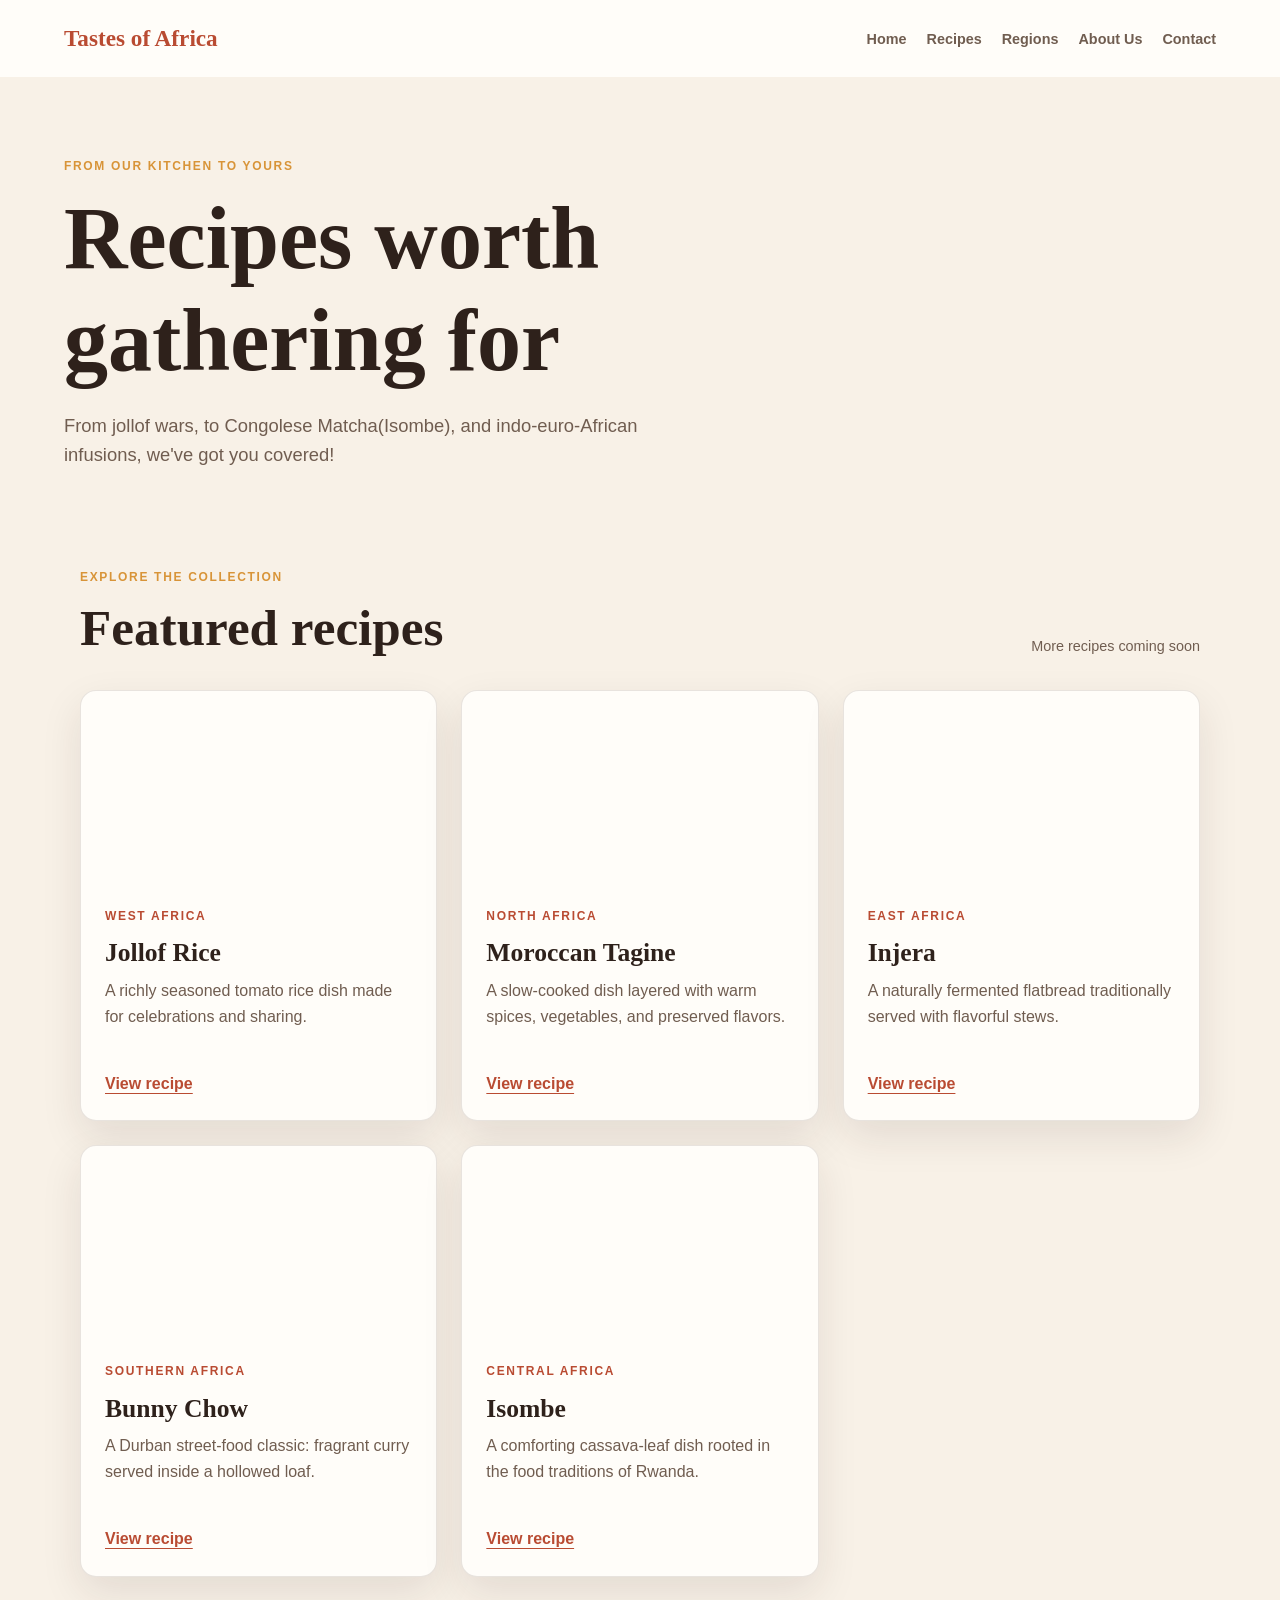
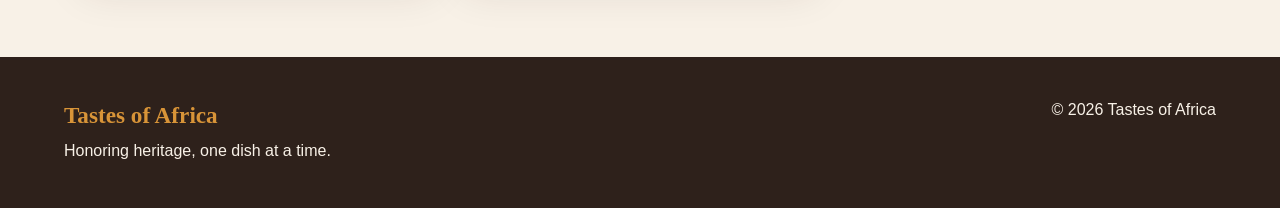
==== recipes.html @ f062a5fa "Recipe Lists" ====
<!DOCTYPE html>
<html lang="en">
<head>
  <meta charset="UTF-8">
  <meta name="viewport" content="width=device-width, initial-scale=1.0">
  <meta name="description" content="Explore recipes from across Africa, from Jollof Rice to Isombe.">
  <title>Tastes of Africa | Recipes</title>
  <link rel="stylesheet" href="styles.css">
  <script src="script.js" defer></script>
</head>
<body>
  <header class="site-header">
    <a class="brand" href="index.html">Tastes of Africa</a>
    <nav aria-label="Main navigation">
      <ul class="nav-list">
        <li><a href="index.html">Home</a></li>
        <li><a href="recipes.html" aria-current="page">Recipes</a></li>
        <li><a href="regions.html">Regions</a></li>
        <li><a href="about.html">About Us</a></li>
        <li><a href="contact.html">Contact</a></li>
      </ul>
    </nav>
  </header>

  <main>
    <section class="page-hero section-container" aria-labelledby="recipes-title">
      <p class="eyebrow">From our kitchen to yours</p>
      <h1 id="recipes-title">Recipes worth gathering for</h1>
      <p>
        From jollof wars, to Congolese Matcha(Isombe), and indo-euro-African infusions, we've got you covered!
      </p>
    </section>

    <section class="section-container recipe-listing" aria-labelledby="recipe-list-title">
      <div class="section-heading">
        <div>
          <p class="eyebrow">Explore the collection</p>
          <h2 id="recipe-list-title">Featured recipes</h2>
        </div>
        <p class="listing-note">More recipes coming soon</p>
      </div>

      <div class="recipe-grid">
        <article class="recipe-card" data-region="west-africa" data-recipe-id="jollof-rice">
          <div class="recipe-image recipe-image-jollof" role="img" aria-label="Jollof rice with vegetables"></div>
          <div class="recipe-card-content">
            <p class="card-label">West Africa</p>
            <h3>Jollof Rice</h3>
            <p>A richly seasoned tomato rice dish made for celebrations and sharing.</p>
            <a class="text-link" href="jollof-rice.html">View recipe</a>
          </div>
        </article>

        <article class="recipe-card" data-region="north-africa" data-recipe-id="moroccan-tagine">
          <div class="recipe-image recipe-image-tagine" role="img" aria-label="Moroccan tagine with vegetables"></div>
          <div class="recipe-card-content">
            <p class="card-label">North Africa</p>
            <h3>Moroccan Tagine</h3>
            <p>A slow-cooked dish layered with warm spices, vegetables, and preserved flavors.</p>
            <a class="text-link" href="moroccan-tagine.html">View recipe</a>
          </div>
        </article>

        <article class="recipe-card" data-region="east-africa" data-recipe-id="injera">
          <div class="recipe-image recipe-image-injera" role="img" aria-label="Injera served with Ethiopian stews"></div>
          <div class="recipe-card-content">
            <p class="card-label">East Africa</p>
            <h3>Injera</h3>
            <p>A naturally fermented flatbread traditionally served with flavorful stews.</p>
            <a class="text-link" href="injera.html">View recipe</a>
          </div>
        </article>

        <article class="recipe-card" data-region="southern-africa" data-recipe-id="bunny-chow">
          <div class="recipe-image recipe-image-bunny-chow" role="img" aria-label="A loaf of bread filled with curry"></div>
          <div class="recipe-card-content">
            <p class="card-label">Southern Africa</p>
            <h3>Bunny Chow</h3>
            <p>A Durban street-food classic: fragrant curry served inside a hollowed loaf.</p>
            <a class="text-link" href="bunny-chow.html">View recipe</a>
          </div>
        </article>

        <article class="recipe-card" data-region="central-africa" data-recipe-id="isombe">
          <div class="recipe-image recipe-image-isombe" role="img" aria-label="Isombe made with cassava leaves"></div>
          <div class="recipe-card-content">
            <p class="card-label">Central Africa</p>
            <h3>Isombe</h3>
            <p>A comforting cassava-leaf dish rooted in the food traditions of Rwanda.</p>
            <a class="text-link" href="isombe.html">View recipe</a>
          </div>
        </article>
      </div>
    </section>
  </main>

  <footer class="site-footer">
    <div>
      <p class="brand">Tastes of Africa</p>
      <p>Honoring heritage, one dish at a time.</p>
    </div>
    <p>&copy; <span id="current-year">2026</span> Tastes of Africa</p>
  </footer>
</body>
</html>
---- styles.css ----
:root {
  --color-ink: #2e211b;
  --color-muted: #705d50;
  --color-cream: #f8f1e7;
  --color-sand: #ead9c5;
  --color-terracotta: #b94b32;
  --color-gold: #d89438;
  --color-white: #fffdf9;
  --shadow-soft: 0 1rem 2.5rem rgba(46, 33, 27, 0.1);
  --font-heading: Georgia, "Times New Roman", serif;
  --font-body: Arial, Helvetica, sans-serif;
}

* {
  box-sizing: border-box;
}

body {
  margin: 0;
  color: var(--color-ink);
  background: var(--color-cream);
  font-family: var(--font-body);
  line-height: 1.6;
}

h1,
h2,
h3,
p {
  margin-top: 0;
}

h1,
h2,
h3 {
  line-height: 1.15;
  font-family: var(--font-heading);
}

h1 {
  max-width: 11ch;
  margin-bottom: 1.25rem;
  font-size: clamp(2.75rem, 7vw, 5.5rem);
}

h2 {
  margin-bottom: 1rem;
  font-size: clamp(2rem, 4vw, 3.25rem);
}

h3 {
  margin-bottom: 0.65rem;
  font-size: 1.6rem;
}

a {
  color: inherit;
}

.site-header {
  display: flex;
  align-items: center;
  justify-content: space-between;
  gap: 2rem;
  padding: 1.25rem 5vw;
  background: var(--color-white);
}

.brand {
  margin: 0;
  color: var(--color-terracotta);
  font-family: var(--font-heading);
  font-size: 1.45rem;
  font-weight: bold;
  text-decoration: none;
}

.nav-list {
  display: flex;
  flex-wrap: wrap;
  gap: 1.25rem;
  margin: 0;
  padding: 0;
  list-style: none;
}

.nav-list a {
  color: var(--color-muted);
  font-size: 0.9rem;
  font-weight: bold;
  text-decoration: none;
}

.nav-list a:hover,
.nav-list a:focus-visible,
.text-link:hover,
.text-link:focus-visible {
  color: var(--color-terracotta);
}

.hero {
  display: flex;
  align-items: center;
  min-height: 72vh;
  padding: 6rem 5vw;
  background:
    linear-gradient(90deg, rgba(46, 33, 27, 0.82), rgba(46, 33, 27, 0.18)),
    url("https://images.unsplash.com/photo-1512621776951-a57141f2eefd?auto=format&fit=crop&w=1800&q=85")
    center / cover;
  color: var(--color-white);
}

.hero-content {
  max-width: 42rem;
}

.hero-content > p:not(.eyebrow) {
  max-width: 34rem;
  margin-bottom: 2rem;
  font-size: 1.15rem;
}

.eyebrow,
.card-label {
  margin-bottom: 0.75rem;
  color: var(--color-gold);
  font-size: 0.75rem;
  font-weight: bold;
  letter-spacing: 0.14em;
  text-transform: uppercase;
}

.button {
  display: inline-block;
  padding: 0.85rem 1.25rem;
  border: 2px solid var(--color-terracotta);
  border-radius: 999px;
  background: var(--color-terracotta);
  color: var(--color-white);
  font-weight: bold;
  text-decoration: none;
}

.button:hover,
.button:focus-visible {
  background: #943b28;
  border-color: #943b28;
}

.button-secondary {
  background: transparent;
  color: var(--color-terracotta);
}

.button-secondary:hover,
.button-secondary:focus-visible {
  color: var(--color-white);
}

.section-container {
  width: min(1120px, 90%);
  margin: 0 auto;
  padding: 5rem 0;
}

.page-hero {
  max-width: 760px;
  margin-left: 5%;
  margin-right: auto;
  padding-bottom: 3rem;
}

.page-hero h1 {
  max-width: 13ch;
}

.page-hero > p:last-child {
  max-width: 38rem;
  color: var(--color-muted);
  font-size: 1.15rem;
}

.intro {
  max-width: 760px;
  text-align: center;
}

.intro .eyebrow,
.regions-banner .eyebrow {
  color: var(--color-terracotta);
}

.intro p:last-child,
.regions-banner > p {
  color: var(--color-muted);
  font-size: 1.1rem;
}

.section-heading {
  display: flex;
  align-items: end;
  justify-content: space-between;
  gap: 1rem;
  margin-bottom: 2rem;
}

.section-heading h2 {
  margin-bottom: 0;
}

.text-link {
  color: var(--color-terracotta);
  font-weight: bold;
  text-underline-offset: 0.25rem;
}

.dish-grid {
  display: grid;
  grid-template-columns: repeat(3, 1fr);
  gap: 1.5rem;
}

.dish-card {
  overflow: hidden;
  border-radius: 1rem;
  background: var(--color-white);
  box-shadow: var(--shadow-soft);
}

.dish-image {
  min-height: 13rem;
  background-position: center;
  background-size: cover;
}

.dish-image-jollof {
  background-image: url("https://images.unsplash.com/photo-1603133872878-684f208fb84b?auto=format&fit=crop&w=900&q=80");
}

.dish-image-tagine {
  background-image: url("https://images.unsplash.com/photo-1547592180-85f173990554?auto=format&fit=crop&w=900&q=80");
}

.dish-image-injera {
  background-image: url("https://images.unsplash.com/photo-1547592180-85f173990554?auto=format&fit=crop&w=900&q=80");
}

.dish-card-content {
  padding: 1.5rem;
}

.card-label {
  color: var(--color-terracotta);
}

.dish-card-content p:not(.card-label) {
  color: var(--color-muted);
}

.listing-note {
  margin-bottom: 0;
  color: var(--color-muted);
  font-size: 0.9rem;
}

.recipe-listing {
  padding-top: 2rem;
}

.recipe-grid {
  display: grid;
  grid-template-columns: repeat(3, 1fr);
  gap: 1.5rem;
}

.recipe-card {
  overflow: hidden;
  border: 1px solid rgba(112, 93, 80, 0.16);
  border-radius: 1rem;
  background: var(--color-white);
  box-shadow: var(--shadow-soft);
}

.recipe-image {
  min-height: 12rem;
  background-position: center;
  background-size: cover;
}

.recipe-image-jollof {
  background-image: url("https://images.unsplash.com/photo-1603133872878-684f208fb84b?auto=format&fit=crop&w=900&q=80");
}

.recipe-image-tagine {
  background-image: url("https://images.unsplash.com/photo-1547592180-85f173990554?auto=format&fit=crop&w=900&q=80");
}

.recipe-image-injera {
  background-image: url("https://images.unsplash.com/photo-1596040033229-a9821ebd058d?auto=format&fit=crop&w=900&q=80");
}

.recipe-image-bunny-chow {
  background-image: url("https://images.unsplash.com/photo-1601050690597-df0568f70950?auto=format&fit=crop&w=900&q=80");
}

.recipe-image-isombe {
  background-image: url("https://images.unsplash.com/photo-1512621776951-a57141f2eefd?auto=format&fit=crop&w=900&q=80");
}

.recipe-card-content {
  padding: 1.5rem;
}

.recipe-card-content p:not(.card-label) {
  min-height: 4.8rem;
  color: var(--color-muted);
}

.regions-banner {
  margin-bottom: 5rem;
  border-radius: 1rem;
  background: var(--color-sand);
}

.regions-banner > * {
  max-width: 42rem;
}

.site-footer {
  display: flex;
  justify-content: space-between;
  gap: 2rem;
  padding: 2.5rem 5vw;
  background: var(--color-ink);
  color: var(--color-cream);
}

.site-footer .brand {
  color: var(--color-gold);
}

.site-footer p {
  margin-bottom: 0.25rem;
}

@media (max-width: 760px) {
  .site-header,
  .site-footer {
    align-items: flex-start;
    flex-direction: column;
  }

  .nav-list {
    gap: 0.75rem 1rem;
  }

  .hero {
    min-height: 65vh;
  }

  .section-heading {
    align-items: flex-start;
    flex-direction: column;
  }

  .dish-grid {
    grid-template-columns: 1fr;
  }

  .recipe-grid {
    grid-template-columns: 1fr;
  }
}
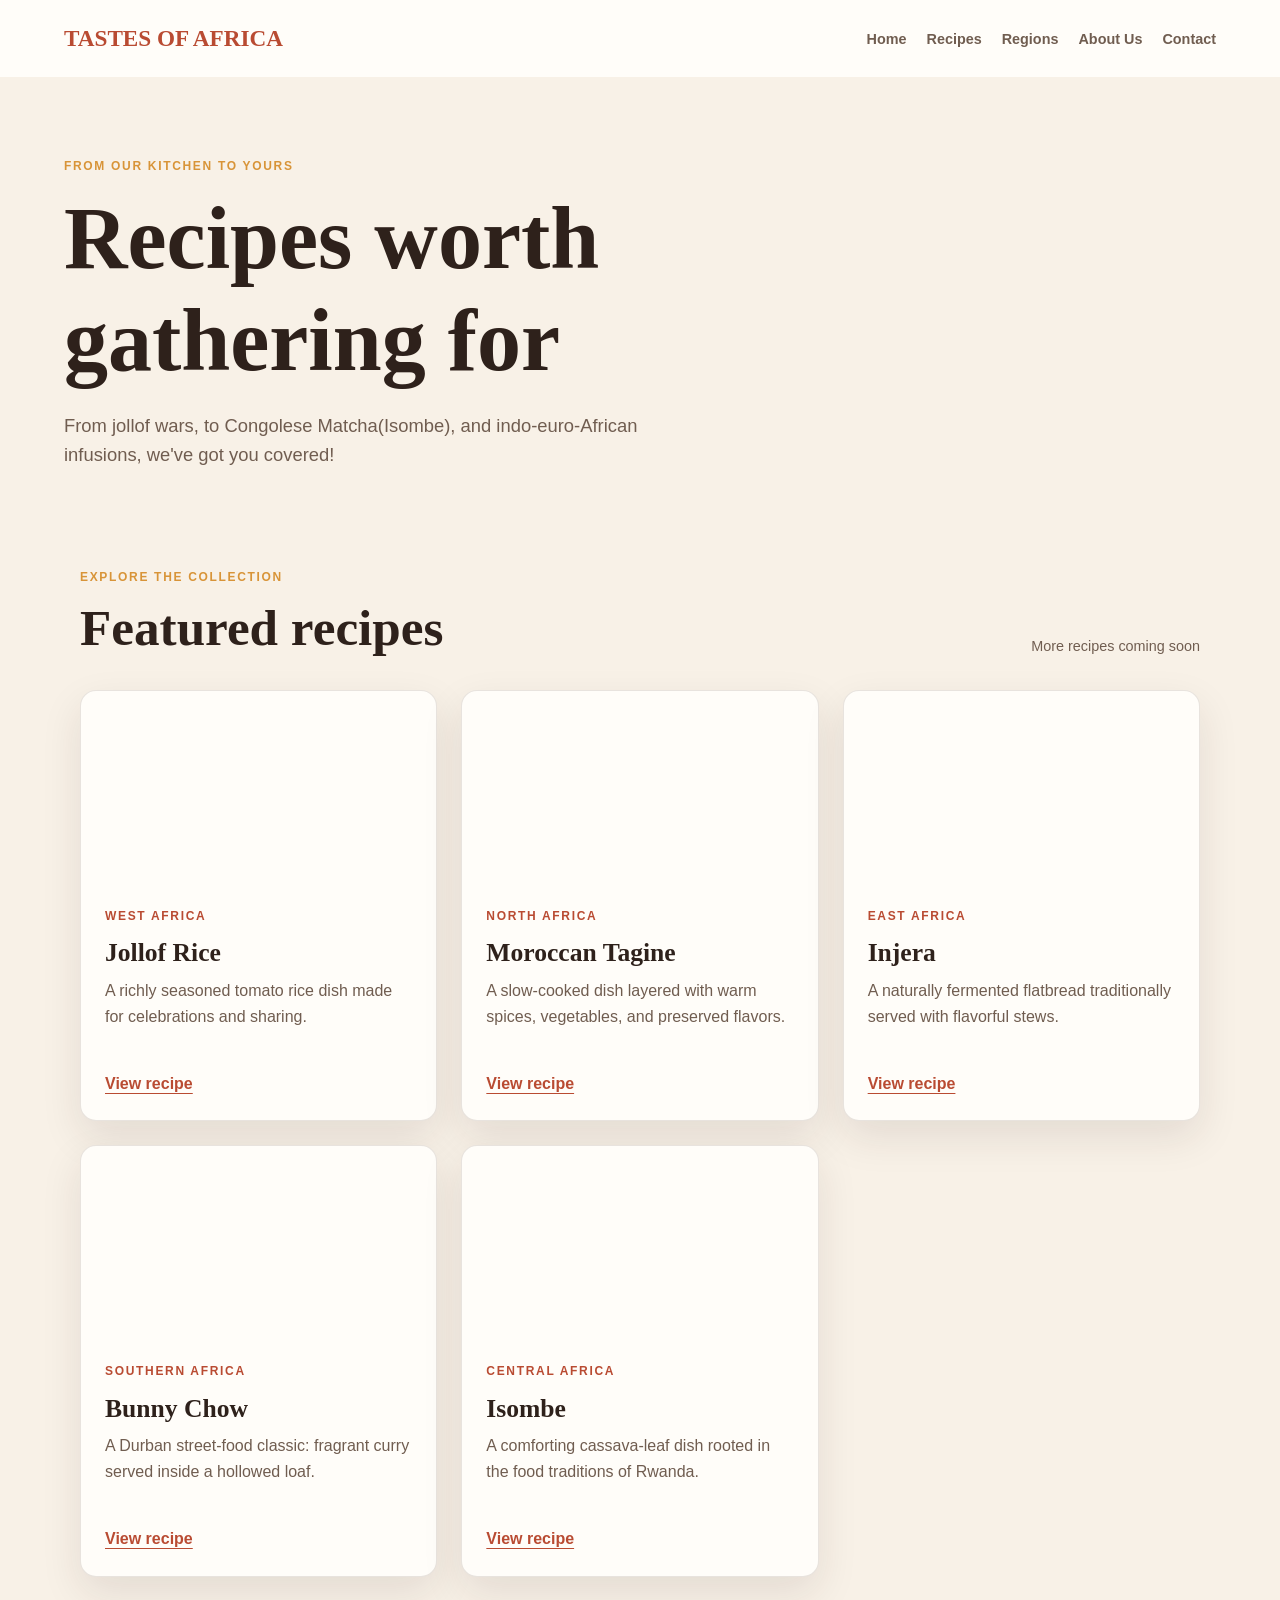
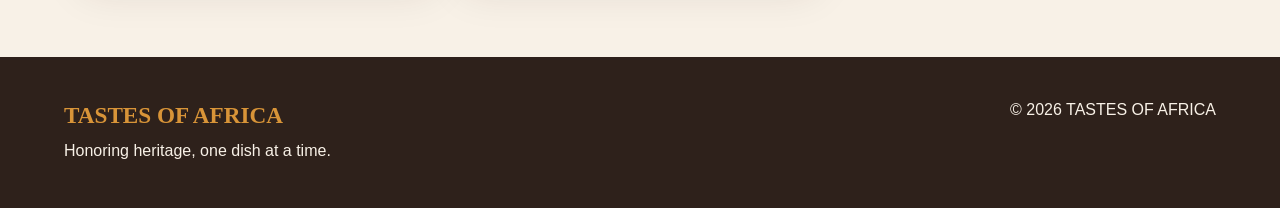
==== commit 34b72c0b: "Capitalizations" ====
--- a/recipes.html
+++ b/recipes.html
@@ -4,13 +4,13 @@
   <meta charset="UTF-8">
   <meta name="viewport" content="width=device-width, initial-scale=1.0">
   <meta name="description" content="Explore recipes from across Africa, from Jollof Rice to Isombe.">
-  <title>Tastes of Africa | Recipes</title>
+  <title>TASTES OF AFRICA | Recipes</title>
   <link rel="stylesheet" href="styles.css">
   <script src="script.js" defer></script>
 </head>
 <body>
   <header class="site-header">
-    <a class="brand" href="index.html">Tastes of Africa</a>
+    <a class="brand" href="index.html">TASTES OF AFRICA</a>
     <nav aria-label="Main navigation">
       <ul class="nav-list">
         <li><a href="index.html">Home</a></li>
@@ -96,10 +96,10 @@
 
   <footer class="site-footer">
     <div>
-      <p class="brand">Tastes of Africa</p>
+      <p class="brand">TASTES OF AFRICA</p>
       <p>Honoring heritage, one dish at a time.</p>
     </div>
-    <p>&copy; <span id="current-year">2026</span> Tastes of Africa</p>
+    <p>&copy; <span id="current-year">2026</span> TASTES OF AFRICA</p>
   </footer>
 </body>
 </html>
--- a/styles.css
+++ b/styles.css
@@ -263,6 +263,122 @@
   font-size: 0.9rem;
 }
 
+.back-link {
+  display: inline-block;
+  margin-bottom: 2rem;
+  color: var(--color-terracotta);
+  font-weight: bold;
+  text-underline-offset: 0.25rem;
+}
+
+.recipe-detail {
+  max-width: 960px;
+}
+
+.recipe-detail h1 {
+  max-width: none;
+  margin-bottom: 1rem;
+}
+
+.recipe-lede {
+  max-width: 48rem;
+  color: var(--color-muted);
+  font-size: 1.15rem;
+}
+
+.recipe-detail-image {
+  min-height: 24rem;
+  margin: 2.5rem 0 3rem;
+  border-radius: 1rem;
+  background-position: center;
+  background-size: cover;
+  box-shadow: var(--shadow-soft);
+}
+
+.recipe-columns {
+  display: grid;
+  grid-template-columns: 0.8fr 1.2fr;
+  gap: 4rem;
+  padding-bottom: 3rem;
+}
+
+.recipe-columns h2,
+.recipe-media h2,
+.nutrition h2 {
+  font-size: 2rem;
+}
+
+.ingredient-list,
+.instruction-list {
+  padding-left: 1.25rem;
+}
+
+.ingredient-list li,
+.instruction-list li {
+  margin-bottom: 0.65rem;
+}
+
+.ingredient-list li::marker {
+  color: var(--color-terracotta);
+}
+
+details {
+  border-top: 1px solid var(--color-sand);
+}
+
+summary {
+  padding: 1rem 0;
+  color: var(--color-terracotta);
+  cursor: pointer;
+  font-weight: bold;
+}
+
+.recipe-media {
+  padding: 3rem 0;
+  border-top: 1px solid var(--color-sand);
+}
+
+.media-grid {
+  display: grid;
+  grid-template-columns: 1fr 1fr;
+  gap: 1.5rem;
+}
+
+.media-grid iframe {
+  width: 100%;
+  min-height: 18rem;
+  border: 0;
+  border-radius: 0.75rem;
+}
+
+.media-grid video {
+  width: 100%;
+  min-height: 18rem;
+  border-radius: 0.75rem;
+  background: var(--color-ink);
+}
+
+.nutrition {
+  padding-top: 1rem;
+}
+
+table {
+  width: 100%;
+  border-collapse: collapse;
+  background: var(--color-white);
+}
+
+th,
+td {
+  padding: 0.9rem 1rem;
+  border: 1px solid var(--color-sand);
+  text-align: left;
+}
+
+th {
+  background: var(--color-sand);
+}
+
 .recipe-listing {
   padding-top: 2rem;
 }
@@ -370,4 +486,14 @@
   .recipe-grid {
     grid-template-columns: 1fr;
   }
+
+  .recipe-columns,
+  .media-grid {
+    grid-template-columns: 1fr;
+    gap: 2rem;
+  }
+
+  .recipe-detail-image {
+    min-height: 16rem;
+  }
 }
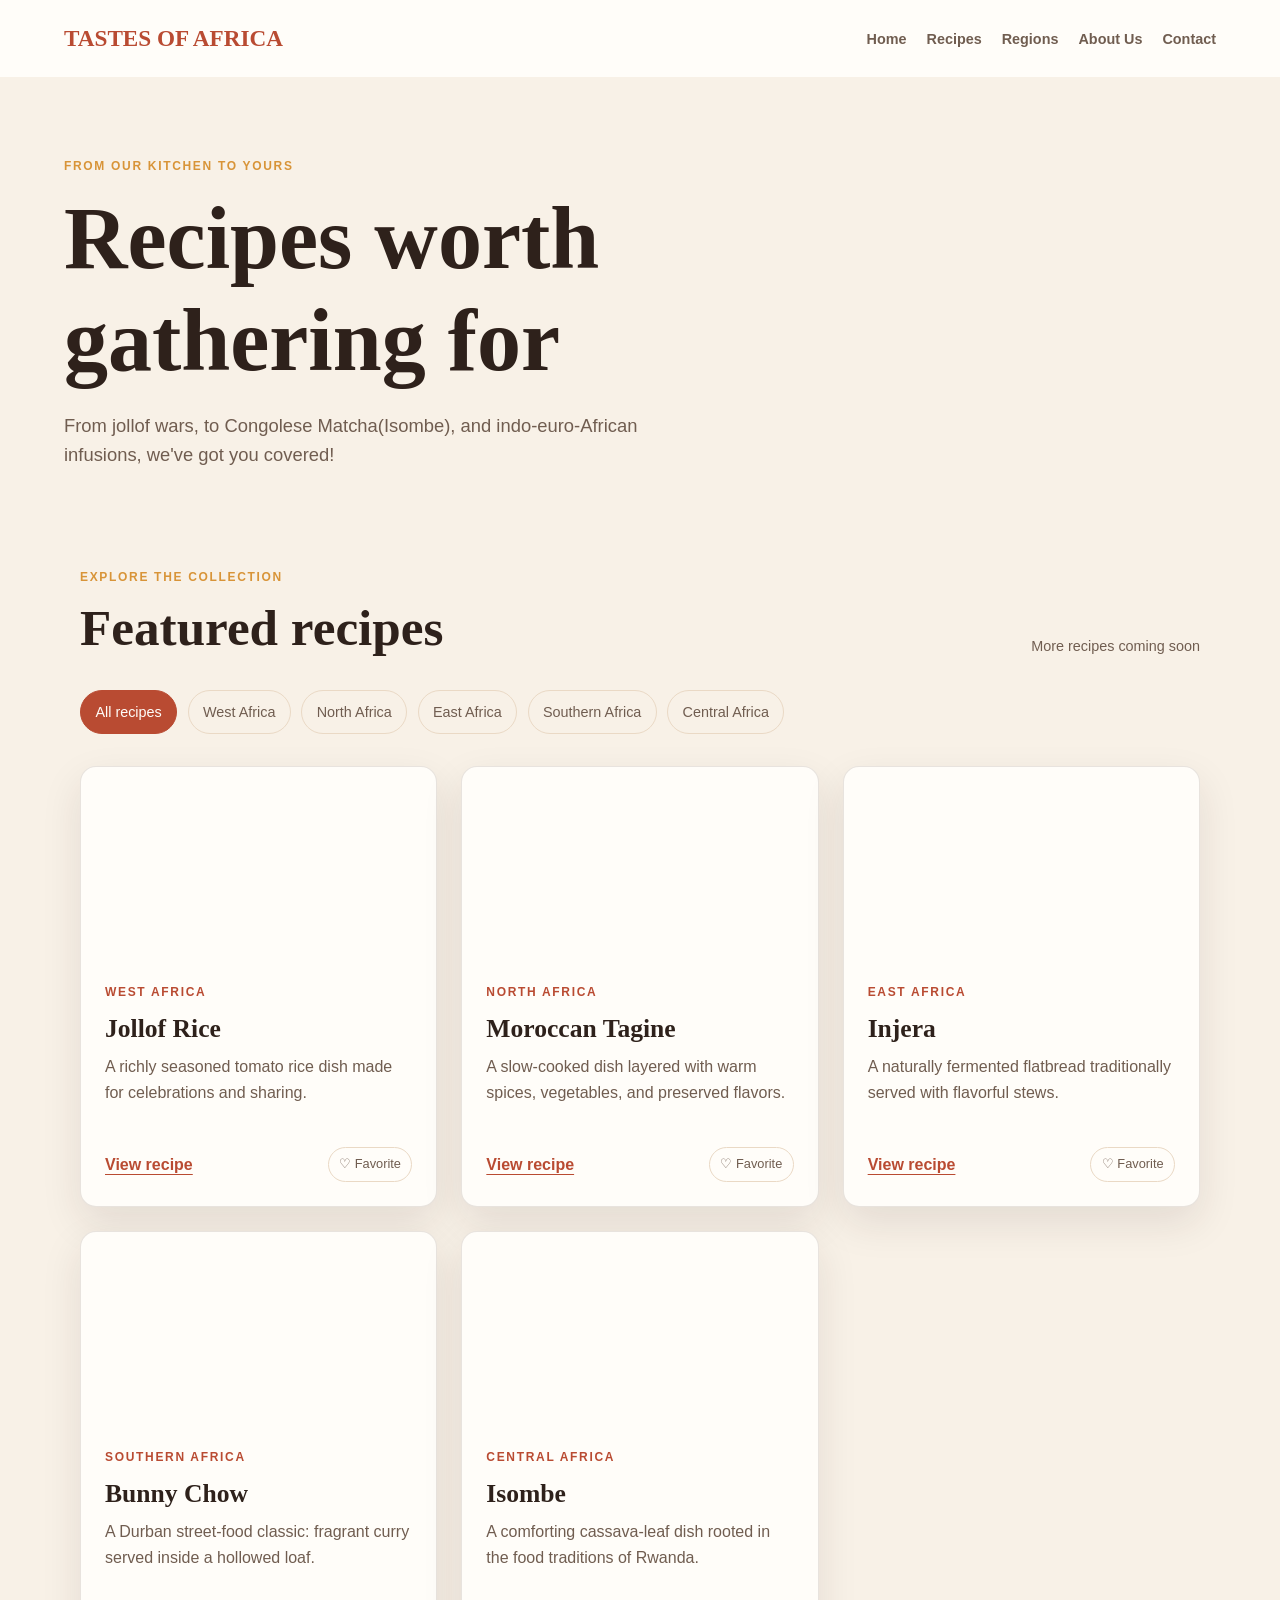
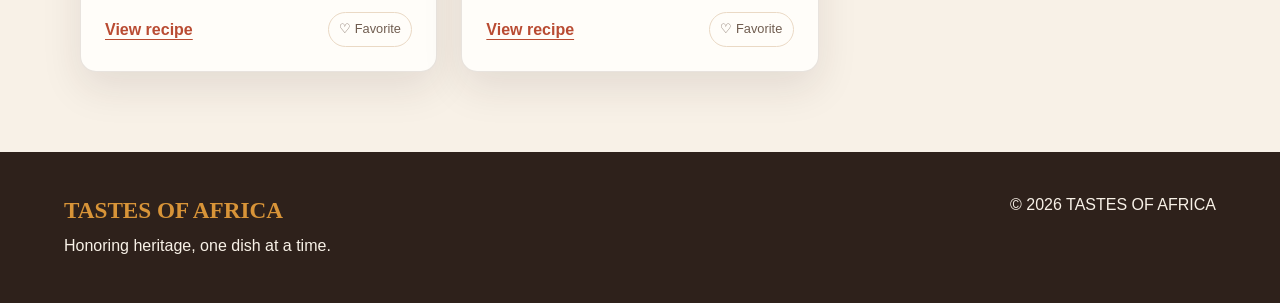
==== commit 1fc13d3d: "Error Logging for Browser Storage" ====
--- a/recipes.html
+++ b/recipes.html
@@ -40,6 +40,15 @@
         <p class="listing-note">More recipes coming soon</p>
       </div>
 
+      <div class="filter-controls" aria-label="Filter recipes by region">
+        <button class="filter-button is-active" type="button" data-filter="all" aria-pressed="true">All recipes</button>
+        <button class="filter-button" type="button" data-filter="west-africa" aria-pressed="false">West Africa</button>
+        <button class="filter-button" type="button" data-filter="north-africa" aria-pressed="false">North Africa</button>
+        <button class="filter-button" type="button" data-filter="east-africa" aria-pressed="false">East Africa</button>
+        <button class="filter-button" type="button" data-filter="southern-africa" aria-pressed="false">Southern Africa</button>
+        <button class="filter-button" type="button" data-filter="central-africa" aria-pressed="false">Central Africa</button>
+      </div>
+
       <div class="recipe-grid">
         <article class="recipe-card" data-region="west-africa" data-recipe-id="jollof-rice">
           <div class="recipe-image recipe-image-jollof" role="img" aria-label="Jollof rice with vegetables"></div>
@@ -47,7 +56,10 @@
             <p class="card-label">West Africa</p>
             <h3>Jollof Rice</h3>
             <p>A richly seasoned tomato rice dish made for celebrations and sharing.</p>
-            <a class="text-link" href="jollof-rice.html">View recipe</a>
+            <div class="recipe-card-actions">
+              <a class="text-link" href="jollof-rice.html">View recipe</a>
+              <button class="favorite-button" type="button" data-favorite="jollof-rice" aria-pressed="false">♡ Favorite</button>
+            </div>
           </div>
         </article>
 
@@ -57,7 +69,10 @@
             <p class="card-label">North Africa</p>
             <h3>Moroccan Tagine</h3>
             <p>A slow-cooked dish layered with warm spices, vegetables, and preserved flavors.</p>
-            <a class="text-link" href="moroccan-tagine.html">View recipe</a>
+            <div class="recipe-card-actions">
+              <a class="text-link" href="moroccan-tagine.html">View recipe</a>
+              <button class="favorite-button" type="button" data-favorite="moroccan-tagine" aria-pressed="false">♡ Favorite</button>
+            </div>
           </div>
         </article>
 
@@ -67,7 +82,10 @@
             <p class="card-label">East Africa</p>
             <h3>Injera</h3>
             <p>A naturally fermented flatbread traditionally served with flavorful stews.</p>
-            <a class="text-link" href="injera.html">View recipe</a>
+            <div class="recipe-card-actions">
+              <a class="text-link" href="injera.html">View recipe</a>
+              <button class="favorite-button" type="button" data-favorite="injera" aria-pressed="false">♡ Favorite</button>
+            </div>
           </div>
         </article>
 
@@ -77,7 +95,10 @@
             <p class="card-label">Southern Africa</p>
             <h3>Bunny Chow</h3>
             <p>A Durban street-food classic: fragrant curry served inside a hollowed loaf.</p>
-            <a class="text-link" href="bunny-chow.html">View recipe</a>
+            <div class="recipe-card-actions">
+              <a class="text-link" href="bunny-chow.html">View recipe</a>
+              <button class="favorite-button" type="button" data-favorite="bunny-chow" aria-pressed="false">♡ Favorite</button>
+            </div>
           </div>
         </article>
 
@@ -87,7 +108,10 @@
             <p class="card-label">Central Africa</p>
             <h3>Isombe</h3>
             <p>A comforting cassava-leaf dish rooted in the food traditions of Rwanda.</p>
-            <a class="text-link" href="isombe.html">View recipe</a>
+            <div class="recipe-card-actions">
+              <a class="text-link" href="isombe.html">View recipe</a>
+              <button class="favorite-button" type="button" data-favorite="isombe" aria-pressed="false">♡ Favorite</button>
+            </div>
           </div>
         </article>
       </div>
--- a/styles.css
+++ b/styles.css
@@ -383,6 +383,36 @@
   padding-top: 2rem;
 }
 
+.filter-controls {
+  display: flex;
+  flex-wrap: wrap;
+  gap: 0.65rem;
+  margin-bottom: 2rem;
+}
+
+.filter-button {
+  padding: 0.6rem 0.9rem;
+  border: 1px solid var(--color-sand);
+  border-radius: 999px;
+  background: transparent;
+  color: var(--color-muted);
+  cursor: pointer;
+  font: inherit;
+  font-size: 0.9rem;
+}
+
+.filter-button:hover,
+.filter-button:focus-visible,
+.filter-button.is-active {
+  border-color: var(--color-terracotta);
+  background: var(--color-terracotta);
+  color: var(--color-white);
+}
+
+.recipe-card.is-hidden {
+  display: none;
+}
+
 .recipe-grid {
   display: grid;
   grid-template-columns: repeat(3, 1fr);
@@ -427,9 +457,224 @@
   padding: 1.5rem;
 }
 
+.recipe-card-actions {
+  display: flex;
+  align-items: center;
+  justify-content: space-between;
+  gap: 1rem;
+}
+
+.favorite-button {
+  padding: 0.4rem 0.65rem;
+  border: 1px solid var(--color-sand);
+  border-radius: 999px;
+  background: transparent;
+  color: var(--color-muted);
+  cursor: pointer;
+  font: inherit;
+  font-size: 0.8rem;
+  white-space: nowrap;
+}
+
+.favorite-button:hover,
+.favorite-button:focus-visible,
+.favorite-button.is-favorite {
+  border-color: var(--color-terracotta);
+  color: var(--color-terracotta);
+}
+
 .recipe-card-content p:not(.card-label) {
   min-height: 4.8rem;
   color: var(--color-muted);
+}
+
+.region-list {
+  display: grid;
+  gap: 2rem;
+  padding-top: 2rem;
+}
+
+.region-card {
+  display: grid;
+  grid-template-columns: 0.9fr 1.1fr;
+  overflow: hidden;
+  border-radius: 1rem;
+  background: var(--color-white);
+  box-shadow: var(--shadow-soft);
+}
+
+.region-card-reverse {
+  grid-template-columns: 1.1fr 0.9fr;
+}
+
+.region-card-reverse .region-card-image {
+  order: 2;
+}
+
+.region-card-image {
+  min-height: 24rem;
+  background-position: center;
+  background-size: cover;
+}
+
+.region-image-west {
+  background-image: url("https://images.unsplash.com/photo-1601050690597-df0568f70950?auto=format&fit=crop&w=1000&q=80");
+}
+
+.region-image-north {
+  background-image: url("https://images.unsplash.com/photo-1547592180-85f173990554?auto=format&fit=crop&w=1000&q=80");
+}
+
+.region-image-east {
+  background-image: url("https://images.unsplash.com/photo-1596040033229-a9821ebd058d?auto=format&fit=crop&w=1000&q=80");
+}
+
+.region-card-content {
+  align-self: center;
+  padding: 3rem;
+}
+
+.region-card-content h2 {
+  font-size: clamp(1.8rem, 3vw, 2.7rem);
+}
+
+.region-card-content p:not(.eyebrow) {
+  color: var(--color-muted);
+}
+
+mark {
+  padding: 0.1rem 0.25rem;
+  background: #f3d899;
+  color: var(--color-ink);
+}
+
+.region-video {
+  max-width: 760px;
+  text-align: center;
+}
+
+.region-video .eyebrow {
+  color: var(--color-terracotta);
+}
+
+.region-video > p:not(.eyebrow) {
+  color: var(--color-muted);
+}
+
+.region-video video {
+  width: 100%;
+  margin-top: 1.5rem;
+  border-radius: 1rem;
+  background: var(--color-ink);
+}
+
+.about-content {
+  display: grid;
+  grid-template-columns: 0.9fr 1.1fr;
+  gap: 4rem;
+  padding-top: 2rem;
+}
+
+.mission-panel {
+  align-self: start;
+  padding: 2.5rem;
+  border-radius: 1rem;
+  background: var(--color-sand);
+}
+
+.mission-panel .eyebrow,
+.contact-intro .eyebrow {
+  color: var(--color-terracotta);
+}
+
+.mission-panel h2,
+.about-copy h2,
+.contact-intro h2 {
+  font-size: clamp(1.8rem, 3vw, 2.7rem);
+}
+
+.mission-panel p:not(.eyebrow),
+.about-copy p:not(.eyebrow),
+.contact-intro p:not(.eyebrow) {
+  color: var(--color-muted);
+}
+
+.landmark {
+  display: grid;
+  grid-template-columns: 1fr 1fr;
+  gap: 3rem;
+  align-items: center;
+  margin-bottom: 5rem;
+  padding: 3rem;
+  border-radius: 1rem;
+  background: var(--color-white);
+}
+
+.landmark iframe {
+  width: 100%;
+  min-height: 20rem;
+  border: 0;
+  border-radius: 0.75rem;
+}
+
+.contact-layout {
+  display: grid;
+  grid-template-columns: 0.8fr 1.2fr;
+  gap: 4rem;
+  padding-top: 2rem;
+}
+
+.contact-form {
+  padding: 2rem;
+  border-radius: 1rem;
+  background: var(--color-white);
+  box-shadow: var(--shadow-soft);
+}
+
+.form-field {
+  margin-bottom: 1.25rem;
+}
+
+.form-field label {
+  display: block;
+  margin-bottom: 0.4rem;
+  font-weight: bold;
+}
+
+.form-field input,
+.form-field select,
+.form-field textarea {
+  width: 100%;
+  padding: 0.8rem;
+  border: 1px solid var(--color-sand);
+  border-radius: 0.35rem;
+  background: var(--color-cream);
+  color: var(--color-ink);
+  font: inherit;
+}
+
+.form-field textarea {
+  resize: vertical;
+}
+
+.form-field input:focus,
+.form-field select:focus,
+.form-field textarea:focus {
+  outline: 3px solid rgba(216, 148, 56, 0.35);
+  border-color: var(--color-gold);
+}
+
+.form-field small {
+  display: block;
+  margin: 0.4rem 0;
+  color: var(--color-muted);
+  font-size: 0.8rem;
+}
+
+.form-feedback {
+  margin: 1rem 0 0;
+  color: var(--color-terracotta);
+  font-weight: bold;
 }
 
 .regions-banner {
@@ -493,6 +738,30 @@
     gap: 2rem;
   }
 
+  .region-card,
+  .region-card-reverse {
+    grid-template-columns: 1fr;
+  }
+
+  .region-card-reverse .region-card-image {
+    order: 0;
+  }
+
+  .region-card-content {
+    padding: 2rem;
+  }
+
+  .about-content,
+  .landmark,
+  .contact-layout {
+    grid-template-columns: 1fr;
+    gap: 2rem;
+  }
+
+  .landmark {
+    padding: 2rem;
+  }
+
   .recipe-detail-image {
     min-height: 16rem;
   }
